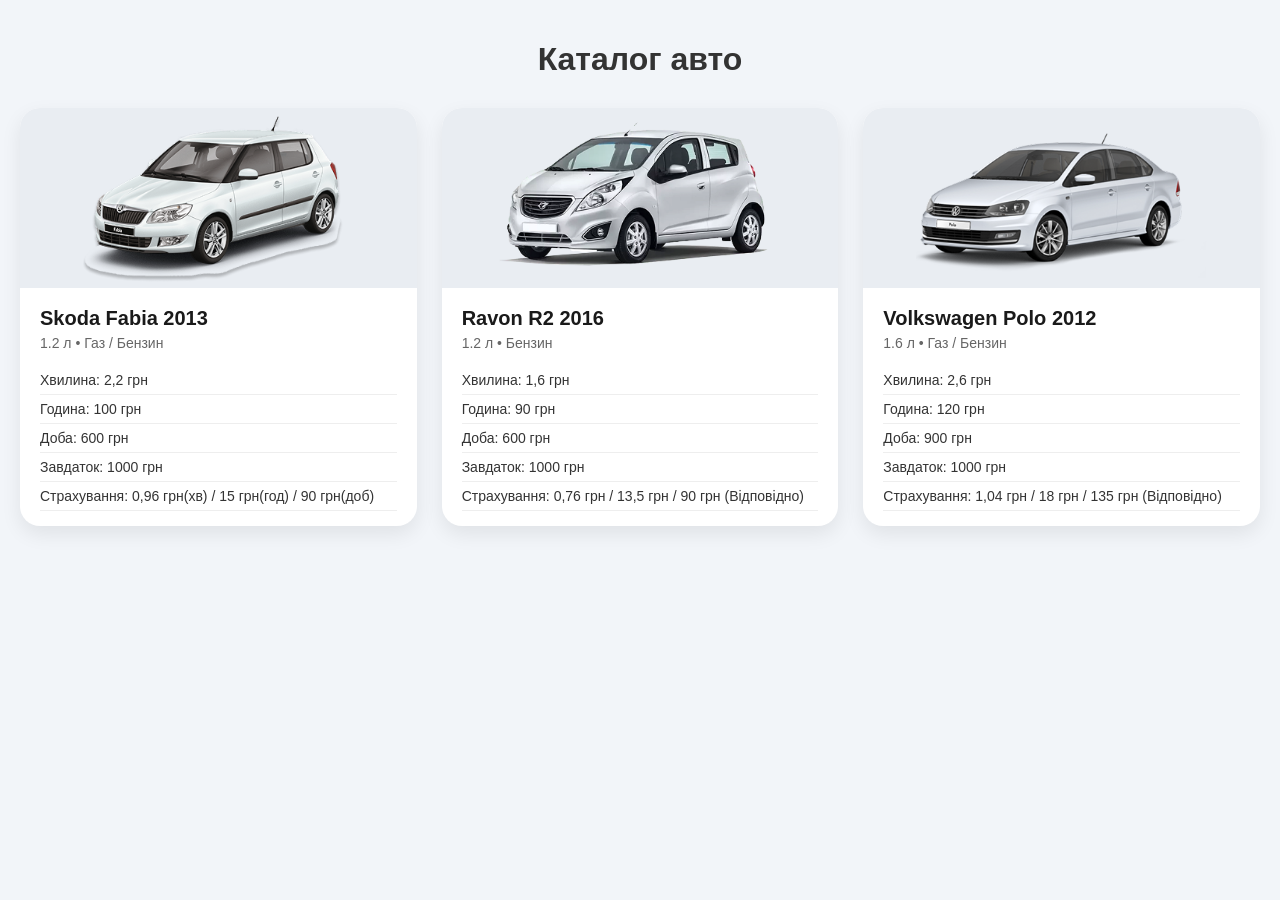
==== catalog-car.html @ aa9681f2 "first commit" ====
<!DOCTYPE html>
<html lang="uk">
<head>
  <meta charset="UTF-8" />
  <meta name="viewport" content="width=device-width, initial-scale=1.0"/>
  <title>Каталог авто</title>
  <link rel="stylesheet" href="catalog.css" />
</head>
<body>
  <h1>Каталог авто</h1>

  <div class="catalog">

    <!-- Skoda Fabia -->
    <div class="car-card">
      <img src="Images-car/Fabia.png" alt="Skoda Fabia 2013" class="car-img">
      <div class="car-info">
        <h2>Skoda Fabia 2013</h2>
        <p>1.2 л • Газ / Бензин</p>
        <ul>
          <li>Хвилина: 2,2 грн</li>
          <li>Година: 100 грн</li>
          <li>Доба: 600 грн</li>
          <li>Завдаток: 1000 грн</li>
          <li>Страхування: 0,96 грн(хв) / 15 грн(год) / 90 грн(доб)</li>
        </ul>
      </div>
    </div>

    <!-- Ravon R2 -->
    <div class="car-card">
      <img src="Images-car/Ravon.png" alt="Ravon R2 2016" class="car-img">
      <div class="car-info">
        <h2>Ravon R2 2016</h2>
        <p>1.2 л • Бензин</p>
        <ul>
          <li>Хвилина: 1,6 грн</li>
          <li>Година: 90 грн</li>
          <li>Доба: 600 грн</li>
          <li>Завдаток: 1000 грн</li>
          <li>Страхування: 0,76 грн / 13,5 грн / 90 грн (Відповідно)</li>
        </ul>
      </div>
    </div>

    <!-- Volkswagen Polo -->
    <div class="car-card">
      <img src="Images-car/Polo.png" alt="Volkswagen Polo 2012" class="car-img">
      <div class="car-info">
        <h2>Volkswagen Polo 2012</h2>
        <p>1.6 л • Газ / Бензин</p>
        <ul>
          <li>Хвилина: 2,6 грн</li>
          <li>Година: 120 грн</li>
          <li>Доба: 900 грн</li>
          <li>Завдаток: 1000 грн</li>
          <li>Страхування: 1,04 грн / 18 грн / 135 грн (Відповідно)</li>
        </ul>
      </div>
    </div>

  </div>
</body>
</html>
---- catalog.css ----
body {
    font-family: 'Segoe UI', sans-serif;
    margin: 0;
    padding: 20px;
    background-color: #f2f5f9;
    color: #333;
  }
  
  h1 {
    text-align: center;
    margin-bottom: 30px;
  }
  
  .catalog {
    display: grid;
    grid-template-columns: repeat(auto-fit, minmax(300px, 1fr));
    gap: 25px;
  }
  
  .car-card {
    background-color: #fff;
    border-radius: 20px;
    box-shadow: 0 8px 20px rgba(0, 0, 0, 0.08);
    overflow: hidden;
    transition: transform 0.2s ease;
  }
  
  .car-card:hover {
    transform: translateY(-5px);
  }
  
  .car-img {
    width: 100%;
    height: 180px;
    object-fit: contain;
    background: #e9edf2;
  }
  
  .car-info {
    padding: 15px 20px;
  }
  
  .car-info h2 {
    margin: 0 0 5px;
    font-size: 20px;
    color: #1a1a1a;
  }
  
  .car-info p {
    margin: 0 0 15px;
    font-size: 14px;
    color: #666;
  }
  
  .car-info ul {
    list-style: none;
    padding: 0;
    margin: 0;
  }
  
  .car-info li {
    padding: 6px 0;
    font-size: 14px;
    border-bottom: 1px solid #eee;
  }
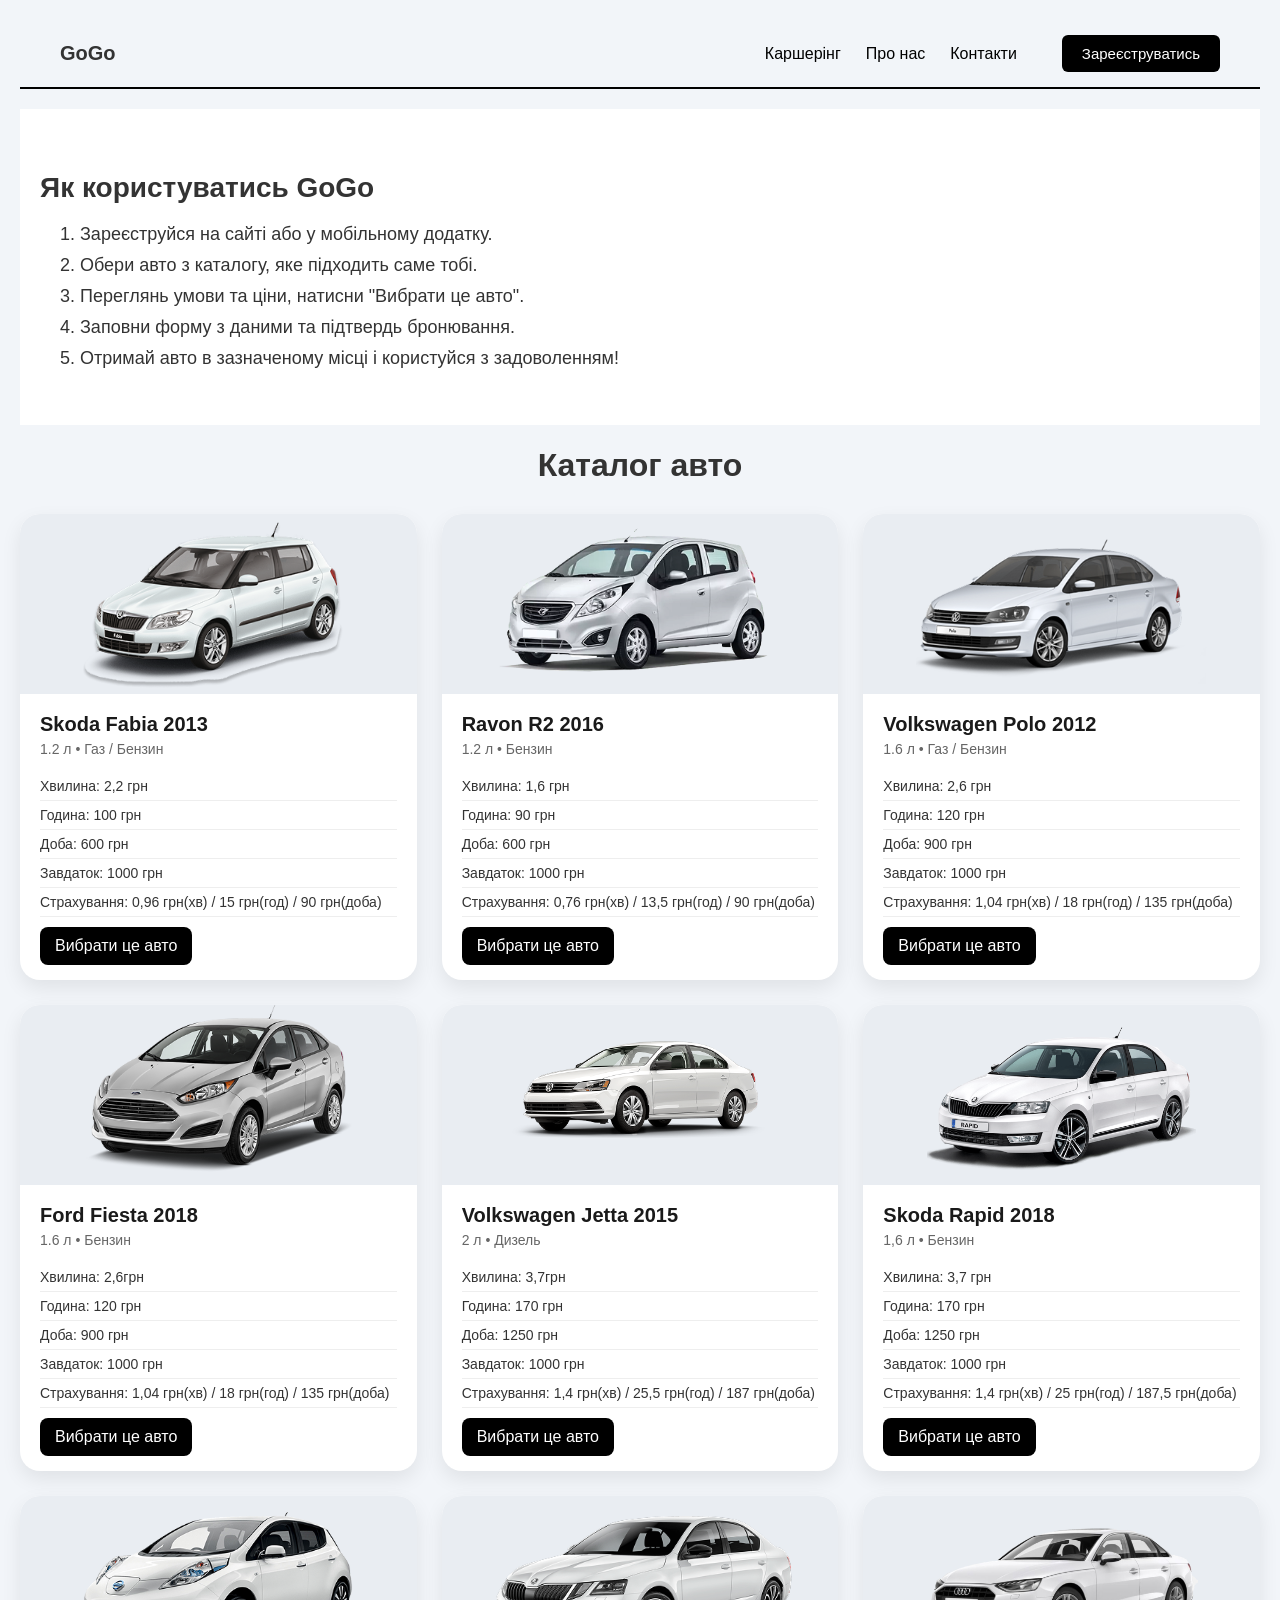
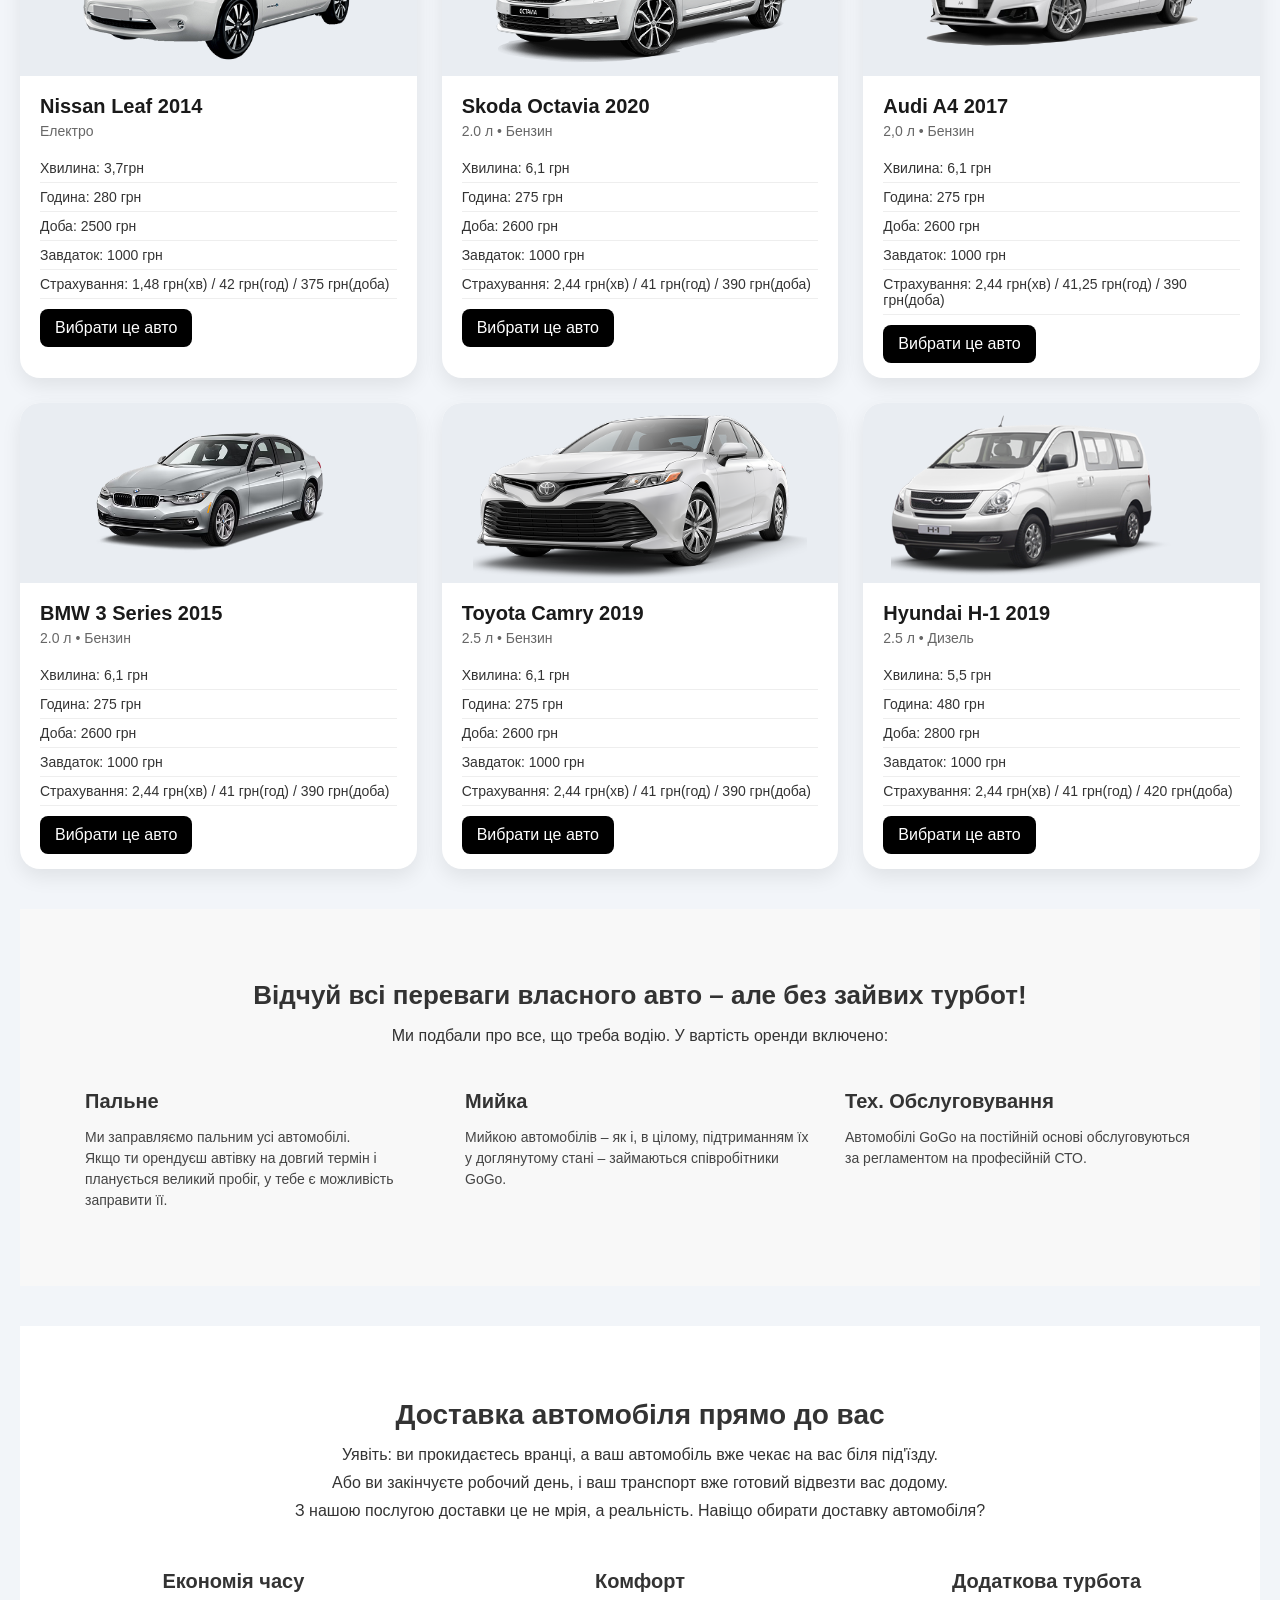
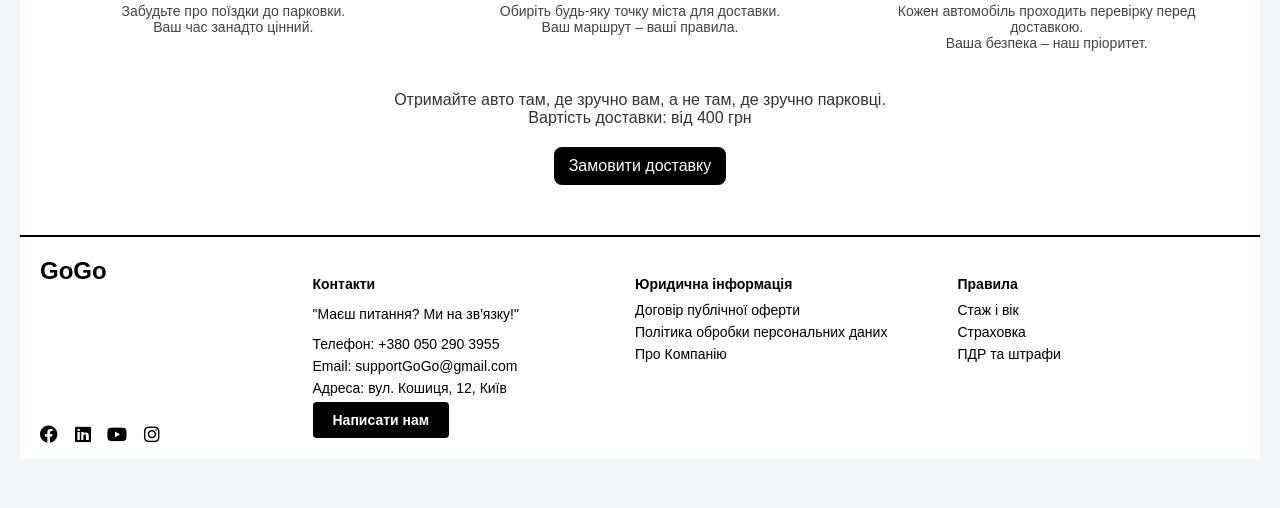
==== commit 2e66b5f3: "site is ready" ====
--- a/catalog-car.html
+++ b/catalog-car.html
@@ -4,30 +4,55 @@
   <meta charset="UTF-8" />
   <meta name="viewport" content="width=device-width, initial-scale=1.0"/>
   <title>Каталог авто</title>
+  <link rel="stylesheet" href="https://cdnjs.cloudflare.com/ajax/libs/font-awesome/6.0.0-beta3/css/all.min.css">
   <link rel="stylesheet" href="catalog.css" />
 </head>
 <body>
+  <header>
+    <div class="logo">GoGo</div>
+    <nav>
+      <div class="nav-links">
+        <a href="index.html#carsharing">Каршерінг</a>
+        <a href="index.html#about">Про нас</a>
+        <a href="index.html#contacts">Контакти</a>
+      </div>
+      <a href="register.html" class="cta-button">Зареєструватись</a>
+    </nav>
+  </header>
+
+
+  <section class="how-to-use">
+    <h2>Як користуватись GoGo</h2>
+    <ol>
+      <li>Зареєструйся на сайті або у мобільному додатку.</li>
+      <li>Обери авто з каталогу, яке підходить саме тобі.</li>
+      <li>Переглянь умови та ціни, натисни "Вибрати це авто".</li>
+      <li>Заповни форму з даними та підтвердь бронювання.</li>
+      <li>Отримай авто в зазначеному місці і користуйся з задоволенням!</li>
+    </ol>
+  </section>
+
+  <div>
   <h1>Каталог авто</h1>
 
   <div class="catalog">
 
-    <!-- Skoda Fabia -->
     <div class="car-card">
       <img src="Images-car/Fabia.png" alt="Skoda Fabia 2013" class="car-img">
       <div class="car-info">
         <h2>Skoda Fabia 2013</h2>
-        <p>1.2 л • Газ / Бензин</p>
-        <ul>
-          <li>Хвилина: 2,2 грн</li>
+      <p>1.2 л • Газ / Бензин</p> 
+        <ul>
+          <li>Хвилина: 2,2 грн</li> 
           <li>Година: 100 грн</li>
           <li>Доба: 600 грн</li>
           <li>Завдаток: 1000 грн</li>
-          <li>Страхування: 0,96 грн(хв) / 15 грн(год) / 90 грн(доб)</li>
-        </ul>
-      </div>
-    </div>
-
-    <!-- Ravon R2 -->
+          <li>Страхування: 0,96 грн(хв) / 15 грн(год) / 90 грн(доба)</li>
+          <a href="Cars-booking/Fabia.html" class="select-button">Вибрати це авто</a>
+        </ul>
+      </div>
+    </div>
+
     <div class="car-card">
       <img src="Images-car/Ravon.png" alt="Ravon R2 2016" class="car-img">
       <div class="car-info">
@@ -38,12 +63,12 @@
           <li>Година: 90 грн</li>
           <li>Доба: 600 грн</li>
           <li>Завдаток: 1000 грн</li>
-          <li>Страхування: 0,76 грн / 13,5 грн / 90 грн (Відповідно)</li>
-        </ul>
-      </div>
-    </div>
-
-    <!-- Volkswagen Polo -->
+          <li>Страхування: 0,76 грн(хв) / 13,5 грн(год) / 90 грн(доба)</li>
+        </ul>
+        <a href="Cars-booking/Ravon.html" class="select-button">Вибрати це авто</a>
+      </div>
+    </div>
+
     <div class="car-card">
       <img src="Images-car/Polo.png" alt="Volkswagen Polo 2012" class="car-img">
       <div class="car-info">
@@ -54,11 +79,246 @@
           <li>Година: 120 грн</li>
           <li>Доба: 900 грн</li>
           <li>Завдаток: 1000 грн</li>
-          <li>Страхування: 1,04 грн / 18 грн / 135 грн (Відповідно)</li>
-        </ul>
-      </div>
-    </div>
-
+          <li>Страхування: 1,04 грн(хв) / 18 грн(год) / 135 грн(доба)</li>
+        </ul>
+        <a href="Cars-booking/Polo.html" class="select-button">Вибрати це авто</a>
+      </div>
+    </div>
+
+    <div class="car-card">
+      <img src="Images-car/Fiesta 1.png" alt="Ford Fieasta" class="car-img">
+      <div class="car-info">
+        <h2>Ford Fiesta 2018</h2>
+        <p> 1.6 л • Бензин</p>
+        <ul>
+          <li> Хвилина: 2,6грн</li>
+          <li>Година: 120 грн</li>
+          <li>Доба: 900 грн</li>
+          <li>Завдаток: 1000 грн</li>
+          <li>Страхування: 1,04 грн(хв) / 18 грн(год) / 135 грн(доба)</li>
+        </ul>
+        <a href="Cars-booking/Fiesta.html" class="select-button">Вибрати це авто</a>
+      </div>
+    </div>
+
+    <div class="car-card">
+      <img src="Images-car/Jetta.png" alt="Volkswagen Jetta 2015" class="car-img">
+      <div class="car-info">
+        <h2>Volkswagen Jetta 2015</h2>
+        <p> 2 л • Дизель</p>
+        <ul>
+          <li> Хвилина: 3,7грн</li>
+          <li>Година: 170 грн</li>
+          <li>Доба: 1250 грн</li>
+          <li>Завдаток: 1000 грн</li>
+          <li>Страхування: 1,4 грн(хв) / 25,5 грн(год) / 187 грн(доба)</li>
+        </ul>
+        <a href="Cars-booking/Jetta.html" class="select-button">Вибрати це авто</a>
+      </div>
+    </div>
+
+    <div class="car-card">
+      <img src="Images-car/Rapid.png" alt="Skoda Rapid 2018" class="car-img">
+      <div class="car-info">
+        <h2>Skoda Rapid 2018</h2>
+        <p> 1,6 л • Бензин </p>
+        <ul>
+          <li> Хвилина: 3,7 грн</li>
+          <li>Година: 170 грн</li>
+          <li>Доба: 1250 грн</li>
+          <li>Завдаток: 1000 грн</li>
+          <li>Страхування: 1,4 грн(хв) / 25 грн(год) / 187,5 грн(доба)</li>
+        </ul>
+        <a href="Cars-booking/Rapid.html" class="select-button">Вибрати це авто</a>
+      </div>
+    </div>
+
+    <div class="car-card">
+      <img src="Images-car/Leaf.png" alt="Nissan Leaf 2014 " class="car-img">
+      <div class="car-info">
+        <h2>Nissan Leaf 2014</h2>
+        <p> Електро </p>
+        <ul>
+          <li> Хвилина: 3,7грн</li>
+          <li>Година: 280 грн</li>
+          <li>Доба: 2500 грн</li>
+          <li>Завдаток: 1000 грн</li>
+          <li>Страхування: 1,48 грн(хв) / 42 грн(год) / 375 грн(доба)</li>
+        </ul>
+        <a href="Cars-booking/Leaf.html" class="select-button">Вибрати це авто</a>
+      </div>
+    </div>
+
+    <div class="car-card">
+      <img src="Images-car/Octavia.png" alt="Skoda Octavia 2020" class="car-img">
+      <div class="car-info">
+        <h2>Skoda Octavia 2020</h2>
+        <p> 2.0 л • Бензин </p>
+        <ul>
+          <li> Хвилина: 6,1 грн</li>
+          <li>Година: 275 грн</li>
+          <li>Доба: 2600 грн</li>
+          <li>Завдаток: 1000 грн</li>
+          <li>Страхування: 2,44 грн(хв) / 41 грн(год) / 390 грн(доба)</li>
+        </ul>
+        <a href="Cars-booking/Octavia.html" class="select-button">Вибрати це авто</a>
+      </div>
+    </div>
+
+    <div class="car-card">
+      <img src="Images-car/Audi.png" alt="Audi A4 2017" class="car-img">
+      <div class="car-info">
+        <h2>Audi A4 2017</h2>
+        <p> 2,0 л • Бензин </p>
+        <ul>
+          <li> Хвилина: 6,1 грн</li>
+          <li>Година: 275 грн</li>
+          <li>Доба: 2600 грн</li>
+          <li>Завдаток: 1000 грн</li>
+          <li>Страхування: 2,44 грн(хв) / 41,25 грн(год) / 390 грн(доба)</li>
+        </ul>
+        <a href="Cars-booking/Audi.html" class="select-button">Вибрати це авто</a>
+      </div>
+    </div>
+
+
+    <div class="car-card">
+      <img src="Images-car/Bmw 3.png" alt="BMW 3 Series 2015" class="car-img">
+      <div class="car-info">
+        <h2>BMW 3 Series 2015</h2>
+        <p> 2.0 л • Бензин </p>
+        <ul>
+          <li> Хвилина: 6,1 грн</li>
+          <li>Година: 275 грн</li>
+          <li>Доба: 2600 грн</li>
+          <li>Завдаток: 1000 грн</li>
+          <li>Страхування: 2,44 грн(хв) / 41 грн(год) / 390 грн(доба)</li>
+        </ul>
+        <a href="Cars-booking/BMW.HTML" class="select-button">Вибрати це авто</a>
+      </div>
+    </div>
+
+    <div class="car-card">
+      <img src="Images-car/cAMRY.png" alt="Toyota Camry 2019" class="car-img">
+      <div class="car-info">
+        <h2>Toyota Camry 2019</h2>
+        <p> 2.5 л • Бензин </p>
+        <ul>
+          <li> Хвилина: 6,1 грн</li>
+          <li>Година: 275 грн</li>
+          <li>Доба: 2600 грн</li>
+          <li>Завдаток: 1000 грн</li>
+          <li>Страхування: 2,44 грн(хв) / 41 грн(год) / 390 грн(доба)</li>
+        </ul>
+        <a href="Cars-booking/Camry.html" class="select-button">Вибрати це авто</a>
+      </div>
+    </div>
+
+    <div class="car-card">
+      <img src="Images-car/bUS.png" alt="Hyundai H-1 2019" class="car-img">
+      <div class="car-info">
+        <h2>Hyundai H-1 2019</h2>
+        <p> 2.5 л • Дизель </p>
+        <ul>
+          <li> Хвилина: 5,5 грн</li>
+          <li>Година: 480 грн</li>
+          <li>Доба: 2800 грн</li>
+          <li>Завдаток: 1000 грн</li>
+          <li>Страхування: 2,44 грн(хв) / 41 грн(год) / 420 грн(доба)</li>
+        </ul>
+        <a href="Cars-booking/Hyundai.html" class="select-button">Вибрати це авто</a>
+      </div>
+    </div>
   </div>
+
+  <section class="included-services">
+    <h2>Відчуй всі переваги власного авто – але без зайвих турбот!</h2>
+    <p>Ми подбали про все, що треба водію. У вартість оренди включено:</p>
+  
+    <div class="services-grid">
+      <div>
+        <h3>Пальне</h3>
+        <p>Ми заправляємо пальним усі автомобілі.<br>
+        Якщо ти орендуєш автівку на довгий термін і планується великий пробіг, у тебе є можливість заправити її.</p>
+      </div>
+      <div>
+        <h3>Мийка</h3>
+        <p>Мийкою автомобілів – як і, в цілому, підтриманням їх у доглянутому стані – займаються співробітники GoGo.</p>
+      </div>
+      <div>
+        <h3>Тех. Обслуговування</h3>
+        <p>Автомобілі GoGo на постійній основі обслуговуються за регламентом на професійній СТО.</p>
+      </div>
+    </div>
+  </section>  
+
+
+    <section class="car-delivery">
+      <h2>Доставка автомобіля прямо до вас</h2>
+      <p>Уявіть: ви прокидаєтесь вранці, а ваш автомобіль вже чекає на вас біля під'їзду.</p>
+      <p>Або ви закінчуєте робочий день, і ваш транспорт вже готовий відвезти вас додому.</p>
+      <p>З нашою послугою доставки це не мрія, а реальність. Навіщо обирати доставку автомобіля?</p>
+    
+      <div class="delivery-benefits">
+        <div>
+          <h3>Економія часу</h3>
+          <p>Забудьте про поїздки до парковки.<br>Ваш час занадто цінний.</p>
+        </div>
+        <div>
+          <h3>Комфорт</h3>
+          <p>Обиріть будь-яку точку міста для доставки.<br>Ваш маршрут – ваші правила.</p>
+        </div>
+        <div>
+          <h3>Додаткова турбота</h3>
+          <p>Кожен автомобіль проходить перевірку перед доставкою.<br>Ваша безпека – наш пріоритет.</p>
+        </div>
+      </div>
+    
+      <p class="delivery-note">Отримайте авто там, де зручно вам, а не там, де зручно парковці.<br>Вартість доставки: від 400 грн</p>
+      <a href="delivery.html" class="select-button">Замовити доставку</a>
+    </section>
+    
+
+    <footer class="footer">
+      <div class="footer-top">
+        <div class="footer-logo">
+          <strong>GoGo</strong>
+            <div class="footer-socials">
+              <a href="https://www.facebook.com/?locale=uk_UA" target="_blank"> <i class="fa-brands fa-facebook"></i></a>
+              <a href="https://ua.linkedin.com/" target="_blank"><i class="fa-brands fa-linkedin"></i></a>
+              <a href="https://www.youtube.com/" target="_blank"><i class="fa-brands fa-youtube"></i></a>
+              <a href="https://www.instagram.com/" target="_blank"><i class="fa-brands fa-instagram"></i></a>
+          </div>
+        </div>
+        <div class="footer-column" id="contacts">
+          <h4>Контакти</h4>
+          <p>"Маєш питання? Ми на зв'язку!"</p>
+          <ul>
+            <li>Телефон: +380 050 290 3955</li>
+            <li>Email: supportGoGo@gmail.com</li>
+            <li>Адреса: вул. Кошиця, 12, Київ</li>
+          </ul>
+          <a href="https://workspace.google.com/intl/uk/gmail/" class="contact-button" target="_blank">Написати нам </a>
+        </div>
+        <div class="footer-column" id="about">
+          <h4>Юридична інформація</h4>
+          <ul>
+            <li><a href="Footer/public.html">Договір публічної оферти</a></li>
+            <li><a href="Footer/ policy.html">Політика обробки персональних даних</a></li>
+            <li><a href="Footer/about-company.html">Про Компанію</a></li>
+          </ul>
+        </div>
+        <div class="footer-column">
+          <h4>Правила</h4>
+          <ul>
+            <li><a href="Footer/age.html">Стаж і вік</a></li>
+            <li><a href="Footer/ insurance.html">Страховка</a></li>
+            <li><a href="Footer/fines.html">ПДР та штрафи</a></li>
+          </ul>
+        </div>
+      </div>
+    </footer>
+  
+  
 </body>
 </html>
--- a/catalog.css
+++ b/catalog.css
@@ -5,6 +5,47 @@
     background-color: #f2f5f9;
     color: #333;
   }
+
+  header {
+    display: flex;
+    justify-content: space-between;
+    align-items: center;
+    padding: 15px 40px;
+    border-bottom: 2px solid #000000;
+  }
+  
+  .logo {
+    font-size: 20px;
+    font-weight: bold;
+  }
+  
+  nav {
+    display: flex;
+    align-items: center;
+    gap: 25px;
+  }
+  
+  .nav-links {
+    display: flex;
+    gap: 25px;
+    margin-right: 20px;
+  }
+  
+  nav a {
+    text-decoration: none;
+    color: black;
+    font-size: 16px;
+  }
+  
+  .cta-button {
+    background-color: black;
+    color: white;
+    padding: 10px 20px;
+    border: none;
+    border-radius: 6px;
+    cursor: pointer;
+    font-size: 15px;
+  }
   
   h1 {
     text-align: center;
@@ -63,4 +104,272 @@
     font-size: 14px;
     border-bottom: 1px solid #eee;
   }
-  +  .select-button {
+    display: inline-block;
+    margin-top: 10px;
+    padding: 10px 15px;
+    background-color: #000000;
+    color: white;
+    text-decoration: none;
+    border-radius: 8px;
+    transition: background-color 0.3s;
+  }
+  .select-button:hover {
+    background-color: #454e57;
+  }
+
+  .included-services {
+    background-color: #f8f8f8;
+    padding: 50px 20px;
+    text-align: center;
+    margin-top: 40px;
+  }
+  
+  .included-services h2 {
+    font-size: 26px;
+    margin-bottom: 10px;
+  }
+  
+  .included-services p {
+    font-size: 16px;
+    margin-bottom: 25px;
+  }
+  
+  .services-grid {
+    display: flex;
+    flex-wrap: wrap;
+    justify-content: center;
+    gap: 30px;
+  }
+  
+  .services-grid div {
+    flex: 1;
+    min-width: 250px;
+    max-width: 350px;
+    text-align: left;
+  }
+  
+  .services-grid h3 {
+    font-size: 20px;
+    margin-bottom: 10px;
+    font-weight: bold;
+  }
+  
+  .services-grid p {
+    font-size: 14px;
+    color: #444;
+    line-height: 1.5;
+  }
+  
+
+  .how-to-use {
+    background-color: #ffffff;
+    padding: 40px 20px;
+    text-align: left;
+    margin-top: 20px;
+  }
+  
+  .how-to-use h2 {
+    font-size: 28px;
+    margin-bottom: 20px;
+    
+  }
+  
+  .how-to-use ol {
+    max-width: 600px;
+    text-align: left;
+  }
+  
+  .how-to-use li {
+    margin-bottom: 10px;
+    font-size: 18px;
+  }
+
+  .car-delivery {
+    background-color: #ffffff;
+    padding: 50px 20px;
+    text-align: center;
+    margin-top: 40px;
+  }
+  
+  .car-delivery h2 {
+    font-size: 28px;
+    margin-bottom: 15px;
+  }
+  
+  .car-delivery p {
+    font-size: 16px;
+    margin: 10px 0;
+  }
+  
+  .delivery-benefits {
+    display: flex;
+    justify-content: space-around;
+    flex-wrap: wrap;
+    margin: 30px 0;
+    gap: 20px;
+  }
+  
+  .delivery-benefits div {
+    flex: 1;
+    min-width: 250px;
+    max-width: 320px;
+  }
+  
+  .delivery-benefits h3 {
+    font-size: 20px;
+    margin-bottom: 10px;
+    font-weight: bold;
+  }
+  
+  .delivery-benefits p {
+    font-size: 14px;
+    color: #444;
+  }
+  
+  .delivery-note {
+    font-weight: 500;
+    margin: 25px 0;
+  }
+  
+
+  footer {
+    border-top: 2px solid #000;
+    padding-top: 20px;
+    padding-right: 20px;
+    padding-left: 20px;
+    padding-bottom: 0;
+    background-color: #fff;
+    font-size: 14px;
+    color: #000;
+    margin-bottom: 0;
+  }
+  
+  .footer-top {
+    display: flex;
+    flex-wrap: wrap;
+    justify-content: space-between;
+    gap: 40px;
+    margin-bottom: 30px;
+  }
+  
+  .footer-logo {
+    font-size: 24px;
+    font-weight: bold;
+    flex: 1 1 150px;
+  }
+  
+  .footer-column {
+    flex: 1 1 200px;
+  }
+  
+  .footer-column h4 {
+    font-weight: bold;
+    margin-bottom: 10px;
+  }
+  
+  .footer-column ul {
+    list-style: none;
+    padding: 0;
+    margin: 0;
+  }
+  
+  .footer-column ul li {
+    margin-bottom: 6px;
+  }
+  
+  .footer-column a {
+    color: #000;
+    text-decoration: none;
+  }
+  
+  .footer-column a:hover {
+    text-decoration: underline;
+  }
+  
+  .footer-bottom {
+    display: flex;
+    justify-content: space-between;
+    align-items: center;
+    flex-wrap: wrap;
+    border-top: 1px solid #ccc;
+    padding-top: 20px;
+  }
+  
+  .footer-socials a {
+    margin-right: 10px;
+    display: inline-block;
+    margin-top: 140px;
+    font-size: 18px;
+    color: #000;
+  }
+  
+  .contact-button {
+    background-color: #000000;
+    color: #ffffff !important;
+    text-decoration: none;
+    display: inline-block;
+    border: none;
+    padding: 10px 20px;
+    font-weight: bold;
+    cursor: pointer;
+    display: inline-block;
+    margin-bottom: 20px;
+    border-radius: 4px;
+  }
+  
+  .contact-button:hover {
+    background-color: #6f6f6f;
+  }
+
+  /* Для телефона */
+  @media (max-width: 768px) {
+    header {
+      flex-direction: column;
+      align-items: flex-start;
+      padding: 10px 20px;
+    }
+  
+    .logo {
+      font-size: 18px;
+    }
+  
+    nav {
+      flex-direction: column;
+      width: 100%;
+      align-items: flex-start;
+    }
+  
+  
+    .nav-links {
+      display: flex;
+      flex-direction: column;
+      gap: 10px;
+      margin-top: 10px;
+    }
+  
+    nav a {
+      font-size: 18px;
+      padding: 10px;
+    }
+  
+    .cta-button {
+      font-size: 14px;
+    }
+  
+    .catalog {
+      grid-template-columns: 1fr;
+    }
+  
+    .car-card {
+      width: 100%;
+    }
+  
+    .footer-top {
+      flex-direction: column;
+    }
+  
+    .footer-column {
+      margin-bottom: 20px;
+    }
+  }
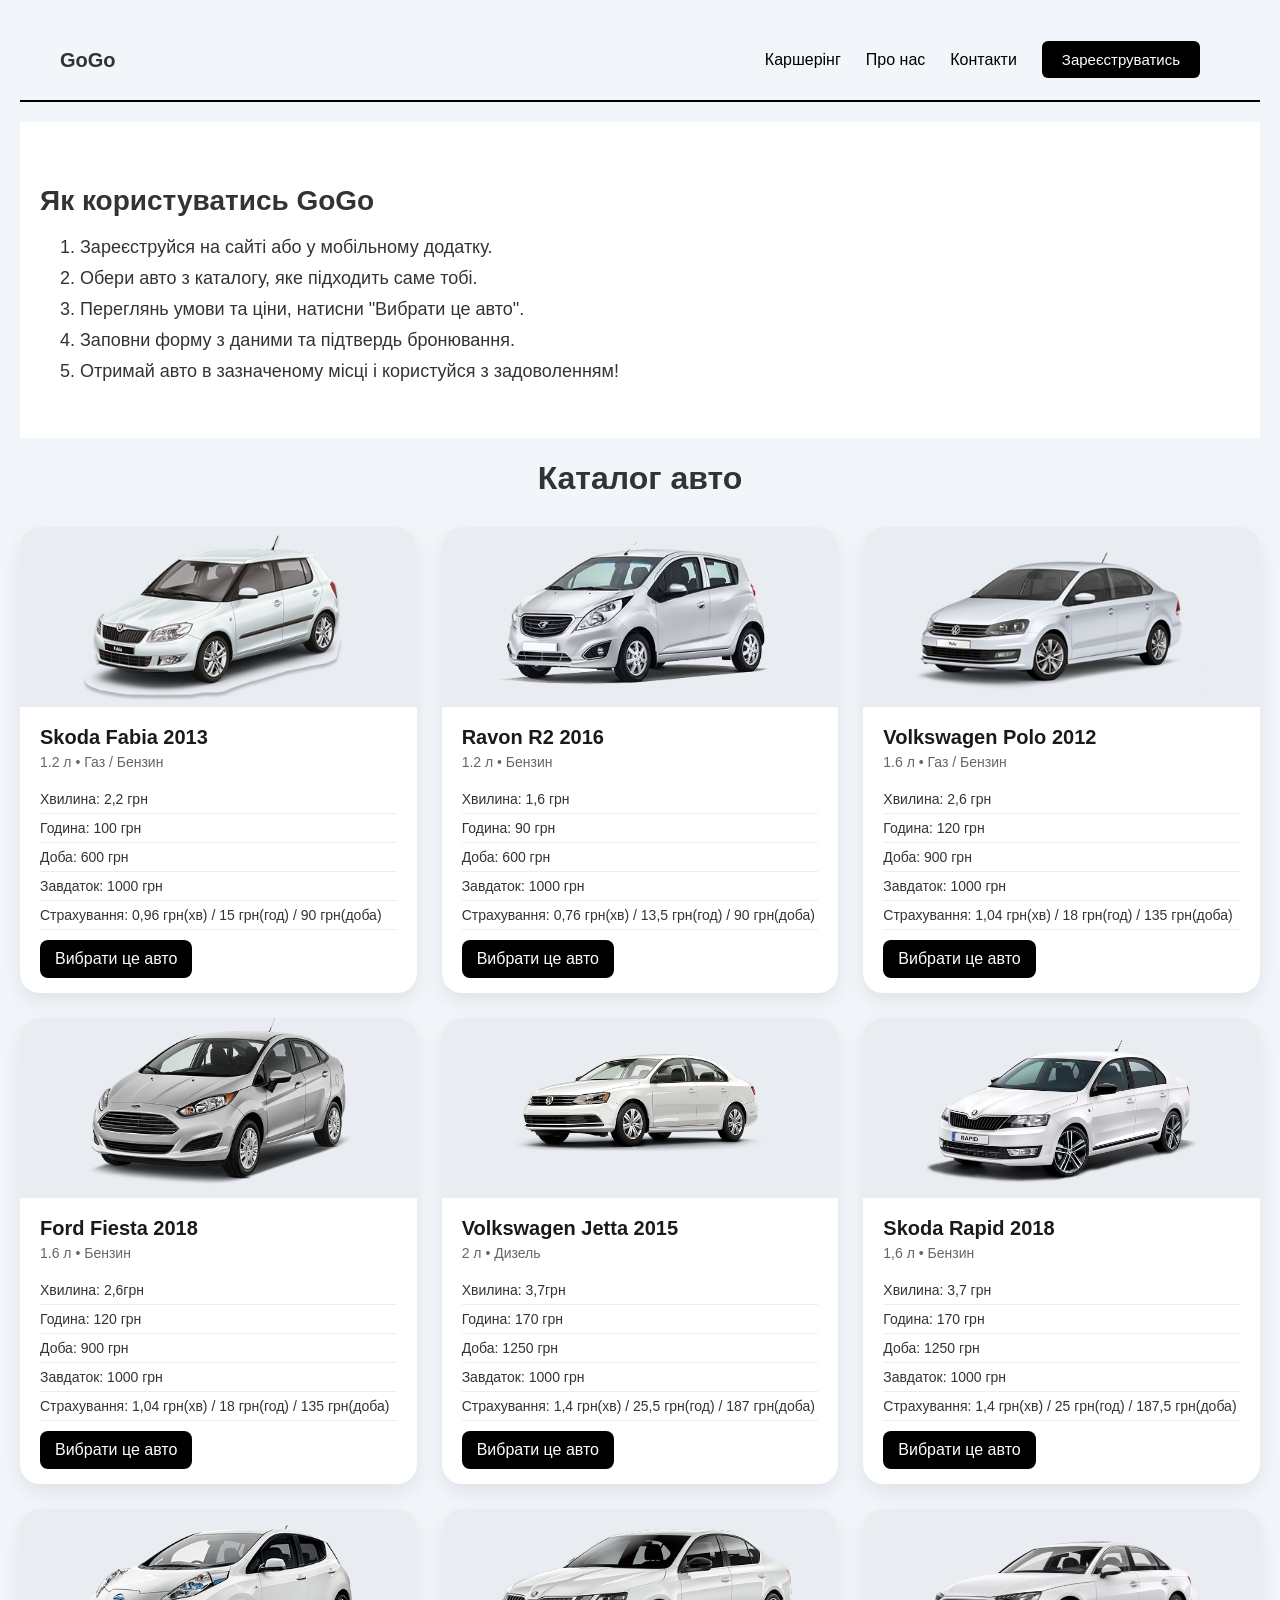
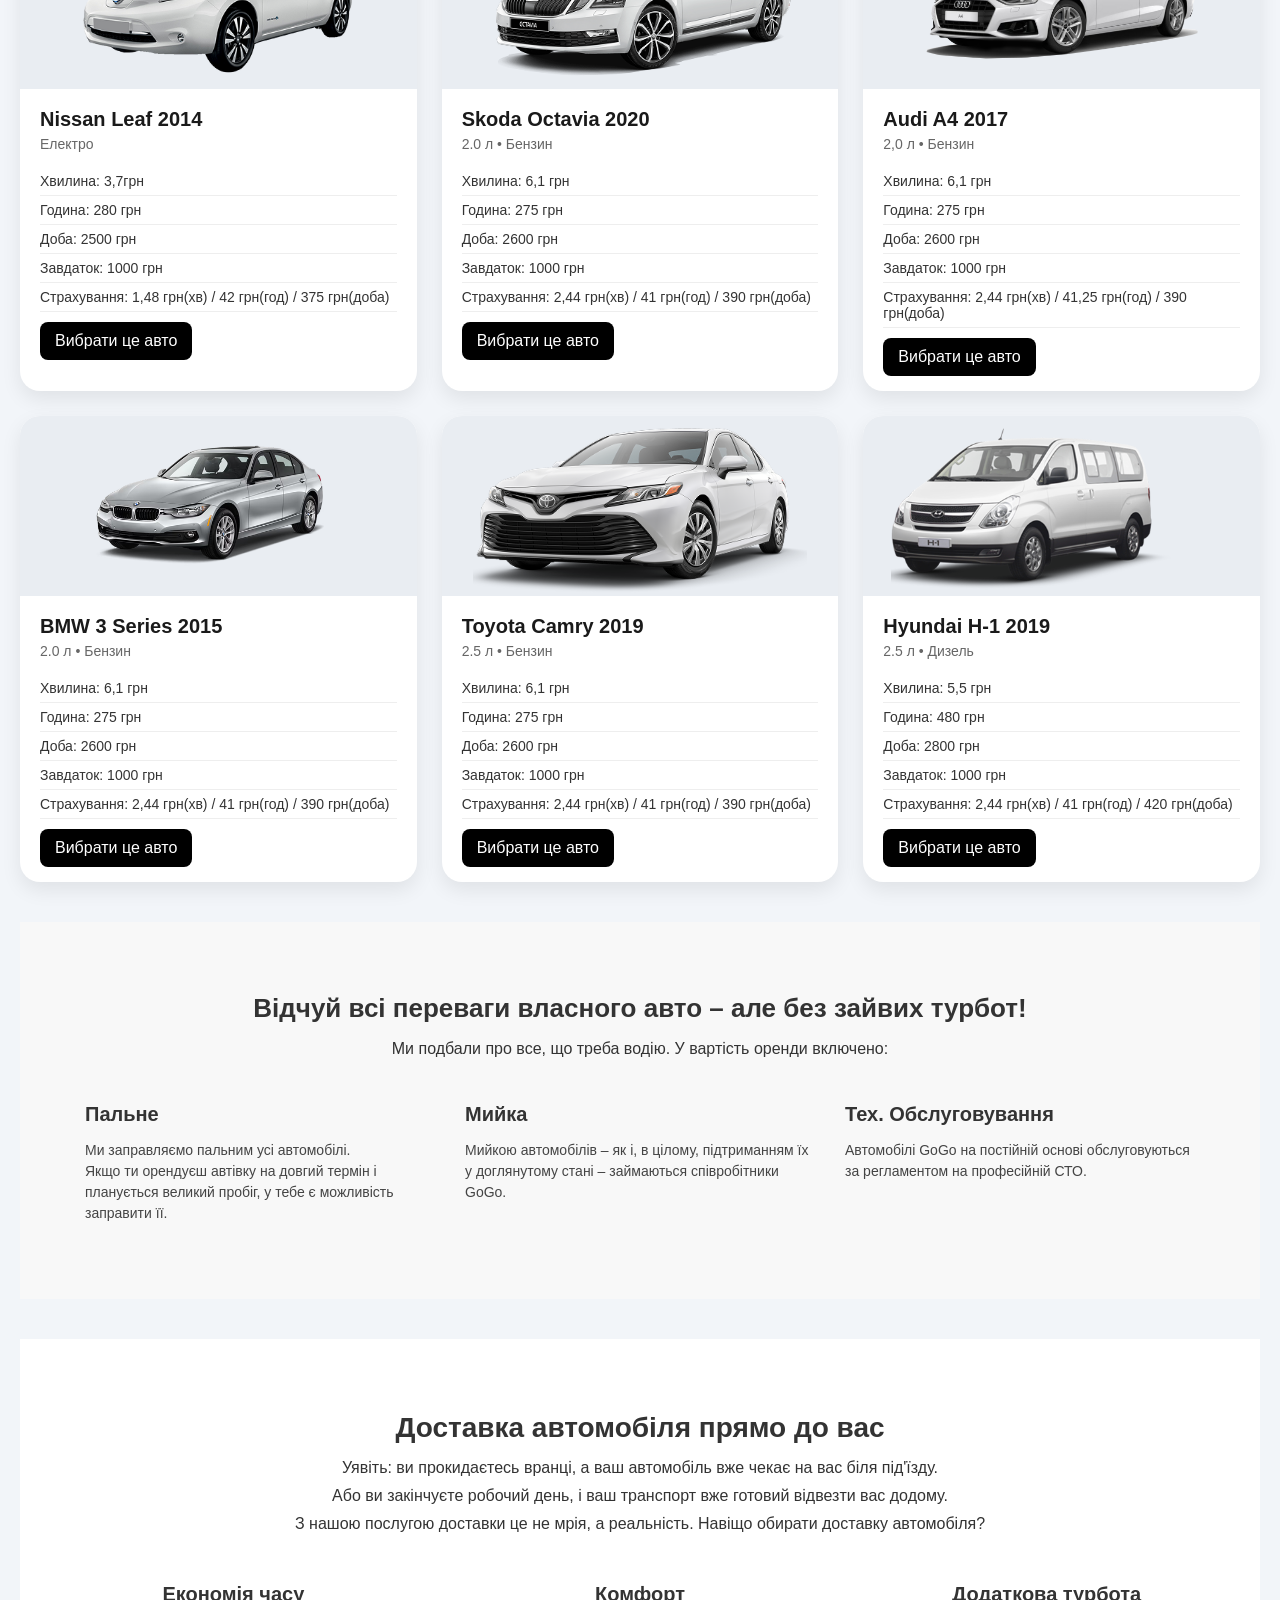
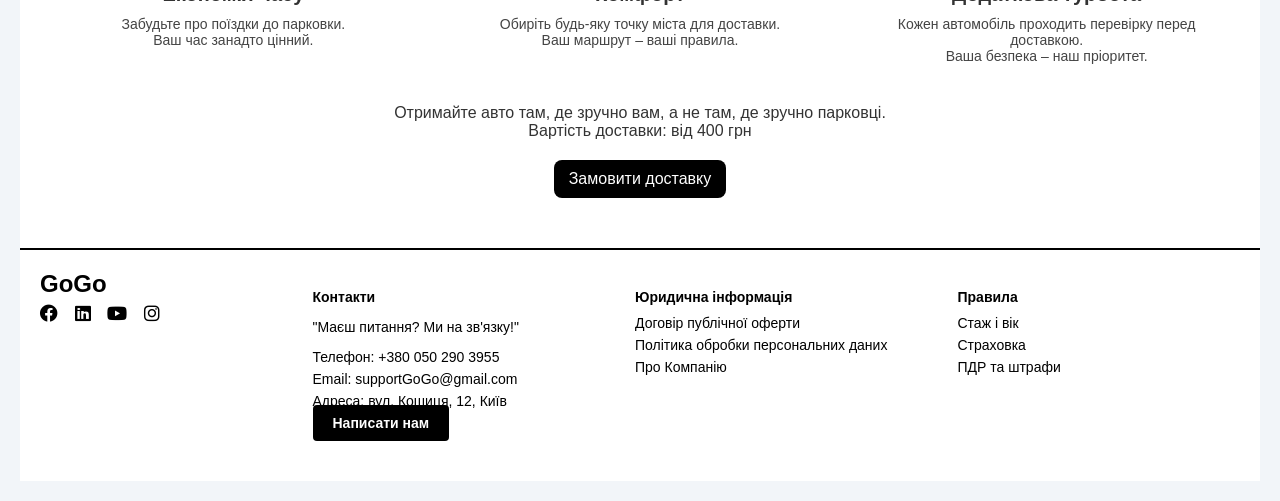
==== commit 35e386ce: "add burger menu to catalog page" ====
--- a/catalog-car.html
+++ b/catalog-car.html
@@ -8,18 +8,23 @@
   <link rel="stylesheet" href="catalog.css" />
 </head>
 <body>
-  <header>
+  
+  <header class="header">
     <div class="logo">GoGo</div>
-    <nav>
-      <div class="nav-links">
-        <a href="index.html#carsharing">Каршерінг</a>
-        <a href="index.html#about">Про нас</a>
-        <a href="index.html#contacts">Контакти</a>
-      </div>
-      <a href="register.html" class="cta-button">Зареєструватись</a>
+
+    <nav class="nav" id="navbar">
+      <ul class="nav-links">
+        <li><a href="index.html#carsharing">Каршерінг</a></li>
+        <li><a href="index.html#about">Про нас</a></li>
+        <li><a href="index.html#contacts">Контакти</a></li>
+        <li><a href="register.html" class="cta-button">Зареєструватись</a></li>
+      </ul>
     </nav>
+
+    <div class="burger" id="burger">
+      <i class="fas fa-bars"></i>
+    </div>
   </header>
-
 
   <section class="how-to-use">
     <h2>Як користуватись GoGo</h2>
@@ -318,7 +323,14 @@
         </div>
       </div>
     </footer>
-  
-  
 </body>
+<script>
+  const burger = document.getElementById('burger');
+  const navLinks = document.querySelector('.nav-links');
+
+  burger.addEventListener('click', () => {
+    navLinks.classList.toggle('active');
+  });
+</script>
+
 </html>
--- a/catalog.css
+++ b/catalog.css
@@ -1,375 +1,392 @@
+
 body {
-    font-family: 'Segoe UI', sans-serif;
-    margin: 0;
-    padding: 20px;
-    background-color: #f2f5f9;
-    color: #333;
-  }
-
+  font-family: 'Segoe UI', sans-serif;
+  margin: 0;
+  padding: 20px;
+  background-color: #f2f5f9;
+  color: #333;
+}
+
+h1 {
+  text-align: center;
+  margin-bottom: 30px;
+}
+
+header {
+  display: flex;
+  justify-content: space-between;
+  align-items: center;
+  padding: 15px 40px;
+  border-bottom: 2px solid #000000;
+  position: relative;
+}
+
+.logo {
+  font-size: 20px;
+  font-weight: bold;
+}
+
+nav {
+  display: flex;
+  align-items: center;
+  gap: 25px;
+}
+
+.nav-links {
+  list-style: none;
+  display: flex;
+  gap: 25px;
+  margin-right: 20px;
+}
+
+nav a {
+  text-decoration: none;
+  color: black;
+  font-size: 16px;
+}
+
+.cta-button {
+  background-color: black;
+  color: white;
+  padding: 10px 20px;
+  border: none;
+  border-radius: 6px;
+  cursor: pointer;
+  font-size: 15px;
+}
+
+/* === Каталог авто === */
+.catalog {
+  display: grid;
+  grid-template-columns: repeat(auto-fit, minmax(300px, 1fr));
+  gap: 25px;
+}
+
+.car-card {
+  background-color: #fff;
+  border-radius: 20px;
+  box-shadow: 0 8px 20px rgba(0, 0, 0, 0.08);
+  overflow: hidden;
+  transition: transform 0.2s ease;
+}
+
+.car-card:hover {
+  transform: translateY(-5px);
+}
+
+.car-img {
+  width: 100%;
+  height: 180px;
+  object-fit: contain;
+  background: #e9edf2;
+}
+
+.car-info {
+  padding: 15px 20px;
+}
+
+.car-info h2 {
+  margin: 0 0 5px;
+  font-size: 20px;
+  color: #1a1a1a;
+}
+
+.car-info p {
+  margin: 0 0 15px;
+  font-size: 14px;
+  color: #666;
+}
+
+.car-info ul {
+  list-style: none;
+  padding: 0;
+  margin: 0;
+}
+
+.car-info li {
+  padding: 6px 0;
+  font-size: 14px;
+  border-bottom: 1px solid #eee;
+}
+
+.select-button {
+  display: inline-block;
+  margin-top: 10px;
+  padding: 10px 15px;
+  background-color: #000000;
+  color: white;
+  text-decoration: none;
+  border-radius: 8px;
+  transition: background-color 0.3s;
+}
+
+.select-button:hover {
+  background-color: #454e57;
+}
+
+/* === Включені послуги === */
+.included-services {
+  background-color: #f8f8f8;
+  padding: 50px 20px;
+  text-align: center;
+  margin-top: 40px;
+}
+
+.included-services h2 {
+  font-size: 26px;
+  margin-bottom: 10px;
+}
+
+.included-services p {
+  font-size: 16px;
+  margin-bottom: 25px;
+}
+
+.services-grid {
+  display: flex;
+  flex-wrap: wrap;
+  justify-content: center;
+  gap: 30px;
+}
+
+.services-grid div {
+  flex: 1;
+  min-width: 250px;
+  max-width: 350px;
+  text-align: left;
+}
+
+.services-grid h3 {
+  font-size: 20px;
+  margin-bottom: 10px;
+  font-weight: bold;
+}
+
+.services-grid p {
+  font-size: 14px;
+  color: #444;
+  line-height: 1.5;
+}
+
+/* === Інструкція користування === */
+.how-to-use {
+  background-color: #ffffff;
+  padding: 40px 20px;
+  text-align: left;
+  margin-top: 20px;
+}
+
+.how-to-use h2 {
+  font-size: 28px;
+  margin-bottom: 20px;
+}
+
+.how-to-use ol {
+  max-width: 600px;
+  text-align: left;
+}
+
+.how-to-use li {
+  margin-bottom: 10px;
+  font-size: 18px;
+}
+
+/* === Доставка авто === */
+.car-delivery {
+  background-color: #ffffff;
+  padding: 50px 20px;
+  text-align: center;
+  margin-top: 40px;
+}
+
+.car-delivery h2 {
+  font-size: 28px;
+  margin-bottom: 15px;
+}
+
+.car-delivery p {
+  font-size: 16px;
+  margin: 10px 0;
+}
+
+.delivery-benefits {
+  display: flex;
+  justify-content: space-around;
+  flex-wrap: wrap;
+  margin: 30px 0;
+  gap: 20px;
+}
+
+.delivery-benefits div {
+  flex: 1;
+  min-width: 250px;
+  max-width: 320px;
+}
+
+.delivery-benefits h3 {
+  font-size: 20px;
+  margin-bottom: 10px;
+  font-weight: bold;
+}
+
+.delivery-benefits p {
+  font-size: 14px;
+  color: #444;
+}
+
+.delivery-note {
+  font-weight: 500;
+  margin: 25px 0;
+}
+
+/* === Футер === */
+footer {
+  border-top: 2px solid #000;
+  padding: 20px;
+  background-color: #fff;
+  font-size: 14px;
+  color: #000;
+}
+
+.footer-top {
+  display: flex;
+  flex-wrap: wrap;
+  justify-content: space-between;
+  gap: 40px;
+  margin-bottom: 30px;
+}
+
+.footer-logo {
+  font-size: 24px;
+  font-weight: bold;
+  flex: 1 1 150px;
+}
+
+.footer-column {
+  flex: 1 1 200px;
+}
+
+.footer-column h4 {
+  font-weight: bold;
+  margin-bottom: 10px;
+}
+
+.footer-column ul {
+  list-style: none;
+  padding: 0;
+  margin: 0;
+}
+
+.footer-column ul li {
+  margin-bottom: 6px;
+}
+
+.footer-column a {
+  color: #000;
+  text-decoration: none;
+}
+
+.footer-column a:hover {
+  text-decoration: underline;
+}
+
+.footer-bottom {
+  display: flex;
+  justify-content: space-between;
+  align-items: center;
+  flex-wrap: wrap;
+  border-top: 1px solid #ccc;
+  padding-top: 20px;
+}
+
+.footer-socials a {
+  margin-right: 10px;
+  font-size: 18px;
+  color: #000;
+}
+
+/* === Кнопка контакту === */
+.contact-button {
+  background-color: #000000;
+  color: #ffffff !important;
+  text-decoration: none;
+  border: none;
+  padding: 10px 20px;
+  font-weight: bold;
+  cursor: pointer;
+  margin-bottom: 20px;
+  border-radius: 4px;
+}
+
+.contact-button:hover {
+  background-color: #6f6f6f;
+}
+
+/* === Бургер-меню === */
+.burger {
+  display: none;
+  font-size: 26px;
+  cursor: pointer;
+  color: black;
+}
+
+/* === Адаптивність === */
+@media (max-width: 768px) {
   header {
+    flex-direction: column;
+    align-items: flex-start;
+    padding: 10px 20px;
+  }
+
+  .logo {
+    font-size: 18px;
+  }
+
+  .burger {
+    display: block;
+    align-self: flex-end;
+  }
+
+  nav {
+    position: relative;
+    width: 100%;
+    flex-direction: column;
+    align-items: flex-start;
+  }
+
+  .nav-links {
+    display: none;
+    flex-direction: column;
+    position: absolute;
+    top: 60px;
+    right: 20px;
+    background-color: #fff;
+    padding: 15px;
+    border-radius: 8px;
+    box-shadow: 0 10px 20px rgba(0, 0, 0, 0.1);
+    min-width: 200px;
+    z-index: 999;
+  }
+
+  .nav-links.active {
     display: flex;
-    justify-content: space-between;
-    align-items: center;
-    padding: 15px 40px;
-    border-bottom: 2px solid #000000;
-  }
-  
-  .logo {
-    font-size: 20px;
-    font-weight: bold;
-  }
-  
-  nav {
-    display: flex;
-    align-items: center;
-    gap: 25px;
-  }
-  
-  .nav-links {
-    display: flex;
-    gap: 25px;
-    margin-right: 20px;
-  }
-  
-  nav a {
-    text-decoration: none;
-    color: black;
+  }
+
+  .nav-links a {
     font-size: 16px;
-  }
-  
-  .cta-button {
-    background-color: black;
-    color: white;
-    padding: 10px 20px;
-    border: none;
-    border-radius: 6px;
-    cursor: pointer;
-    font-size: 15px;
-  }
-  
-  h1 {
-    text-align: center;
-    margin-bottom: 30px;
-  }
-  
+    padding: 10px 0;
+    width: 100%;
+  }
+
   .catalog {
-    display: grid;
-    grid-template-columns: repeat(auto-fit, minmax(300px, 1fr));
-    gap: 25px;
-  }
-  
-  .car-card {
-    background-color: #fff;
-    border-radius: 20px;
-    box-shadow: 0 8px 20px rgba(0, 0, 0, 0.08);
-    overflow: hidden;
-    transition: transform 0.2s ease;
-  }
-  
-  .car-card:hover {
-    transform: translateY(-5px);
-  }
-  
-  .car-img {
-    width: 100%;
-    height: 180px;
-    object-fit: contain;
-    background: #e9edf2;
-  }
-  
-  .car-info {
-    padding: 15px 20px;
-  }
-  
-  .car-info h2 {
-    margin: 0 0 5px;
-    font-size: 20px;
-    color: #1a1a1a;
-  }
-  
-  .car-info p {
-    margin: 0 0 15px;
-    font-size: 14px;
-    color: #666;
-  }
-  
-  .car-info ul {
-    list-style: none;
-    padding: 0;
-    margin: 0;
-  }
-  
-  .car-info li {
-    padding: 6px 0;
-    font-size: 14px;
-    border-bottom: 1px solid #eee;
-  }
-  .select-button {
-    display: inline-block;
-    margin-top: 10px;
-    padding: 10px 15px;
-    background-color: #000000;
-    color: white;
-    text-decoration: none;
-    border-radius: 8px;
-    transition: background-color 0.3s;
-  }
-  .select-button:hover {
-    background-color: #454e57;
-  }
-
-  .included-services {
-    background-color: #f8f8f8;
-    padding: 50px 20px;
-    text-align: center;
-    margin-top: 40px;
-  }
-  
-  .included-services h2 {
-    font-size: 26px;
-    margin-bottom: 10px;
-  }
-  
-  .included-services p {
-    font-size: 16px;
-    margin-bottom: 25px;
-  }
-  
-  .services-grid {
-    display: flex;
-    flex-wrap: wrap;
-    justify-content: center;
-    gap: 30px;
-  }
-  
-  .services-grid div {
-    flex: 1;
-    min-width: 250px;
-    max-width: 350px;
-    text-align: left;
-  }
-  
-  .services-grid h3 {
-    font-size: 20px;
-    margin-bottom: 10px;
-    font-weight: bold;
-  }
-  
-  .services-grid p {
-    font-size: 14px;
-    color: #444;
-    line-height: 1.5;
-  }
-  
-
-  .how-to-use {
-    background-color: #ffffff;
-    padding: 40px 20px;
-    text-align: left;
-    margin-top: 20px;
-  }
-  
-  .how-to-use h2 {
-    font-size: 28px;
+    grid-template-columns: 1fr;
+  }
+
+  .footer-top {
+    flex-direction: column;
+  }
+
+  .footer-column {
     margin-bottom: 20px;
-    
-  }
-  
-  .how-to-use ol {
-    max-width: 600px;
-    text-align: left;
-  }
-  
-  .how-to-use li {
-    margin-bottom: 10px;
-    font-size: 18px;
-  }
-
-  .car-delivery {
-    background-color: #ffffff;
-    padding: 50px 20px;
-    text-align: center;
-    margin-top: 40px;
-  }
-  
-  .car-delivery h2 {
-    font-size: 28px;
-    margin-bottom: 15px;
-  }
-  
-  .car-delivery p {
-    font-size: 16px;
-    margin: 10px 0;
-  }
-  
-  .delivery-benefits {
-    display: flex;
-    justify-content: space-around;
-    flex-wrap: wrap;
-    margin: 30px 0;
-    gap: 20px;
-  }
-  
-  .delivery-benefits div {
-    flex: 1;
-    min-width: 250px;
-    max-width: 320px;
-  }
-  
-  .delivery-benefits h3 {
-    font-size: 20px;
-    margin-bottom: 10px;
-    font-weight: bold;
-  }
-  
-  .delivery-benefits p {
-    font-size: 14px;
-    color: #444;
-  }
-  
-  .delivery-note {
-    font-weight: 500;
-    margin: 25px 0;
-  }
-  
-
-  footer {
-    border-top: 2px solid #000;
-    padding-top: 20px;
-    padding-right: 20px;
-    padding-left: 20px;
-    padding-bottom: 0;
-    background-color: #fff;
-    font-size: 14px;
-    color: #000;
-    margin-bottom: 0;
-  }
-  
-  .footer-top {
-    display: flex;
-    flex-wrap: wrap;
-    justify-content: space-between;
-    gap: 40px;
-    margin-bottom: 30px;
-  }
-  
-  .footer-logo {
-    font-size: 24px;
-    font-weight: bold;
-    flex: 1 1 150px;
-  }
-  
-  .footer-column {
-    flex: 1 1 200px;
-  }
-  
-  .footer-column h4 {
-    font-weight: bold;
-    margin-bottom: 10px;
-  }
-  
-  .footer-column ul {
-    list-style: none;
-    padding: 0;
-    margin: 0;
-  }
-  
-  .footer-column ul li {
-    margin-bottom: 6px;
-  }
-  
-  .footer-column a {
-    color: #000;
-    text-decoration: none;
-  }
-  
-  .footer-column a:hover {
-    text-decoration: underline;
-  }
-  
-  .footer-bottom {
-    display: flex;
-    justify-content: space-between;
-    align-items: center;
-    flex-wrap: wrap;
-    border-top: 1px solid #ccc;
-    padding-top: 20px;
-  }
-  
-  .footer-socials a {
-    margin-right: 10px;
-    display: inline-block;
-    margin-top: 140px;
-    font-size: 18px;
-    color: #000;
-  }
-  
-  .contact-button {
-    background-color: #000000;
-    color: #ffffff !important;
-    text-decoration: none;
-    display: inline-block;
-    border: none;
-    padding: 10px 20px;
-    font-weight: bold;
-    cursor: pointer;
-    display: inline-block;
-    margin-bottom: 20px;
-    border-radius: 4px;
-  }
-  
-  .contact-button:hover {
-    background-color: #6f6f6f;
-  }
-
-  /* Для телефона */
-  @media (max-width: 768px) {
-    header {
-      flex-direction: column;
-      align-items: flex-start;
-      padding: 10px 20px;
-    }
-  
-    .logo {
-      font-size: 18px;
-    }
-  
-    nav {
-      flex-direction: column;
-      width: 100%;
-      align-items: flex-start;
-    }
-  
-  
-    .nav-links {
-      display: flex;
-      flex-direction: column;
-      gap: 10px;
-      margin-top: 10px;
-    }
-  
-    nav a {
-      font-size: 18px;
-      padding: 10px;
-    }
-  
-    .cta-button {
-      font-size: 14px;
-    }
-  
-    .catalog {
-      grid-template-columns: 1fr;
-    }
-  
-    .car-card {
-      width: 100%;
-    }
-  
-    .footer-top {
-      flex-direction: column;
-    }
-  
-    .footer-column {
-      margin-bottom: 20px;
-    }
-  }+  }
+}
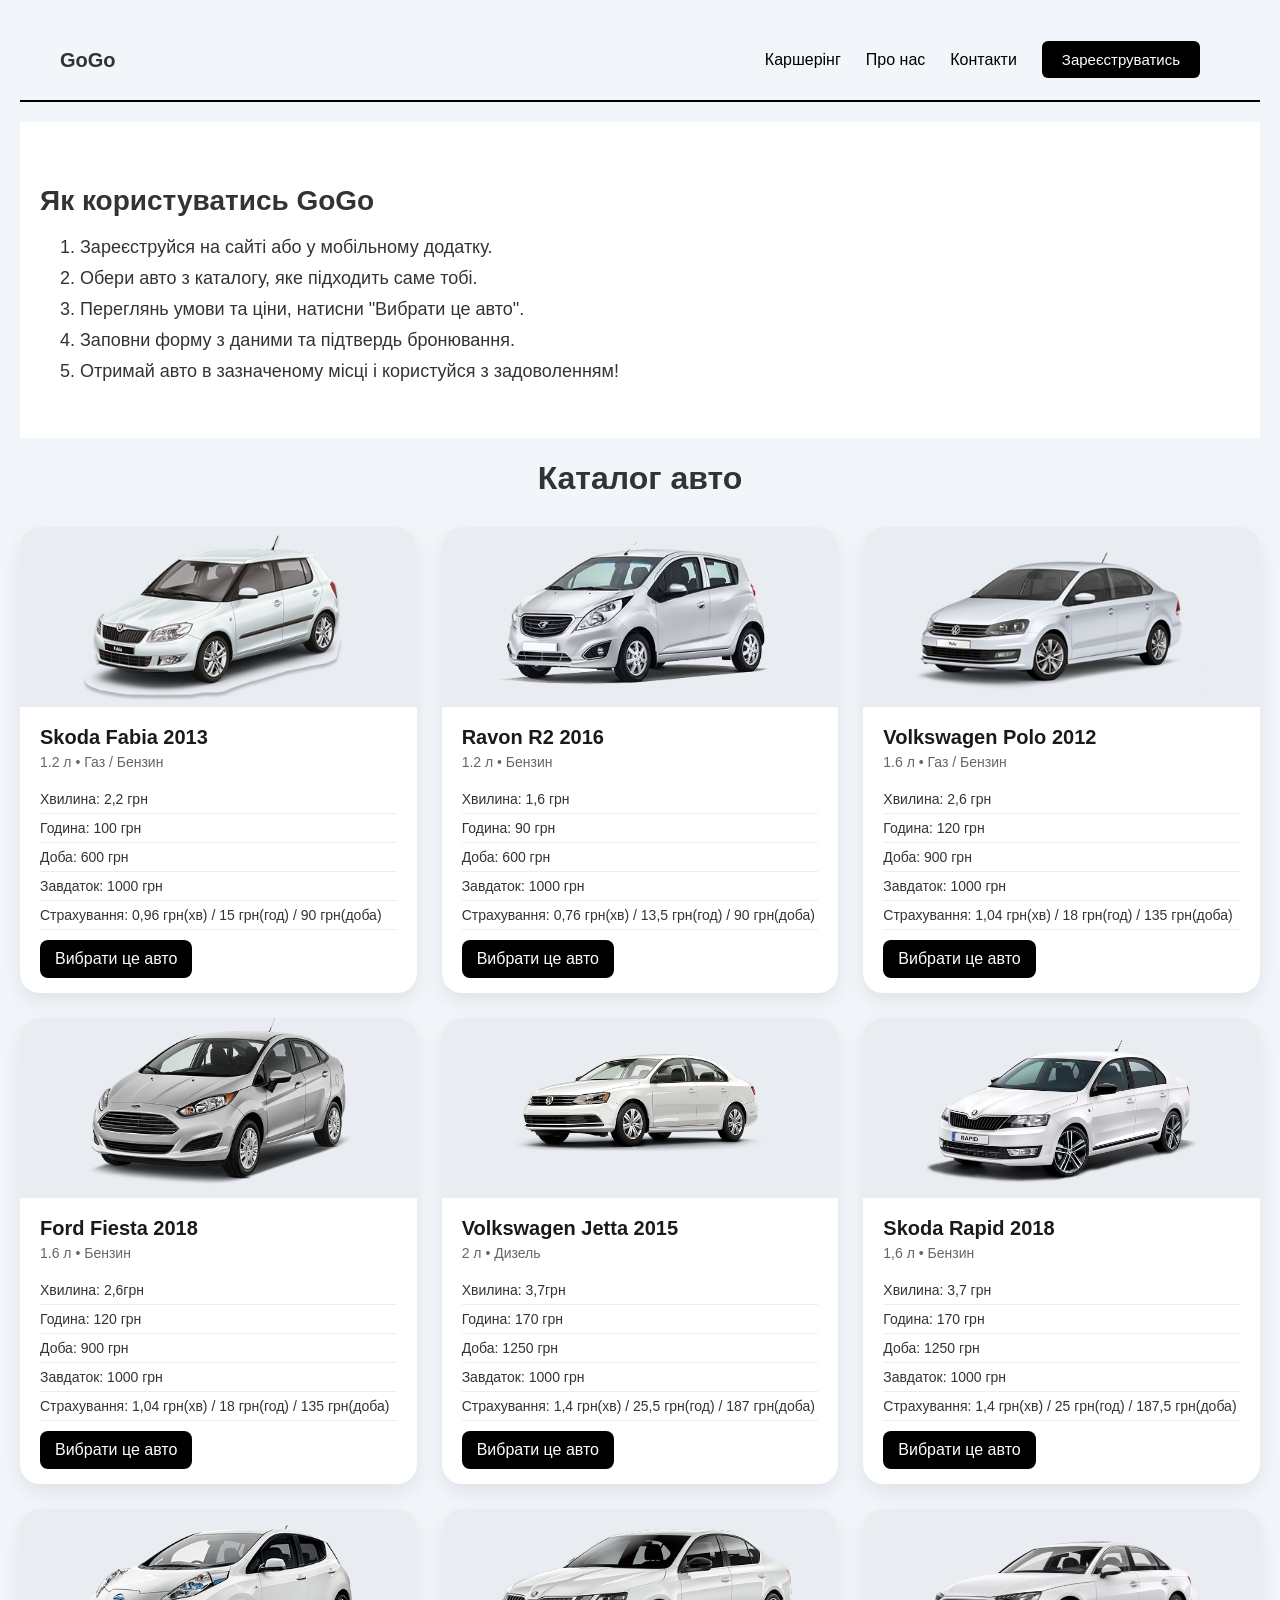
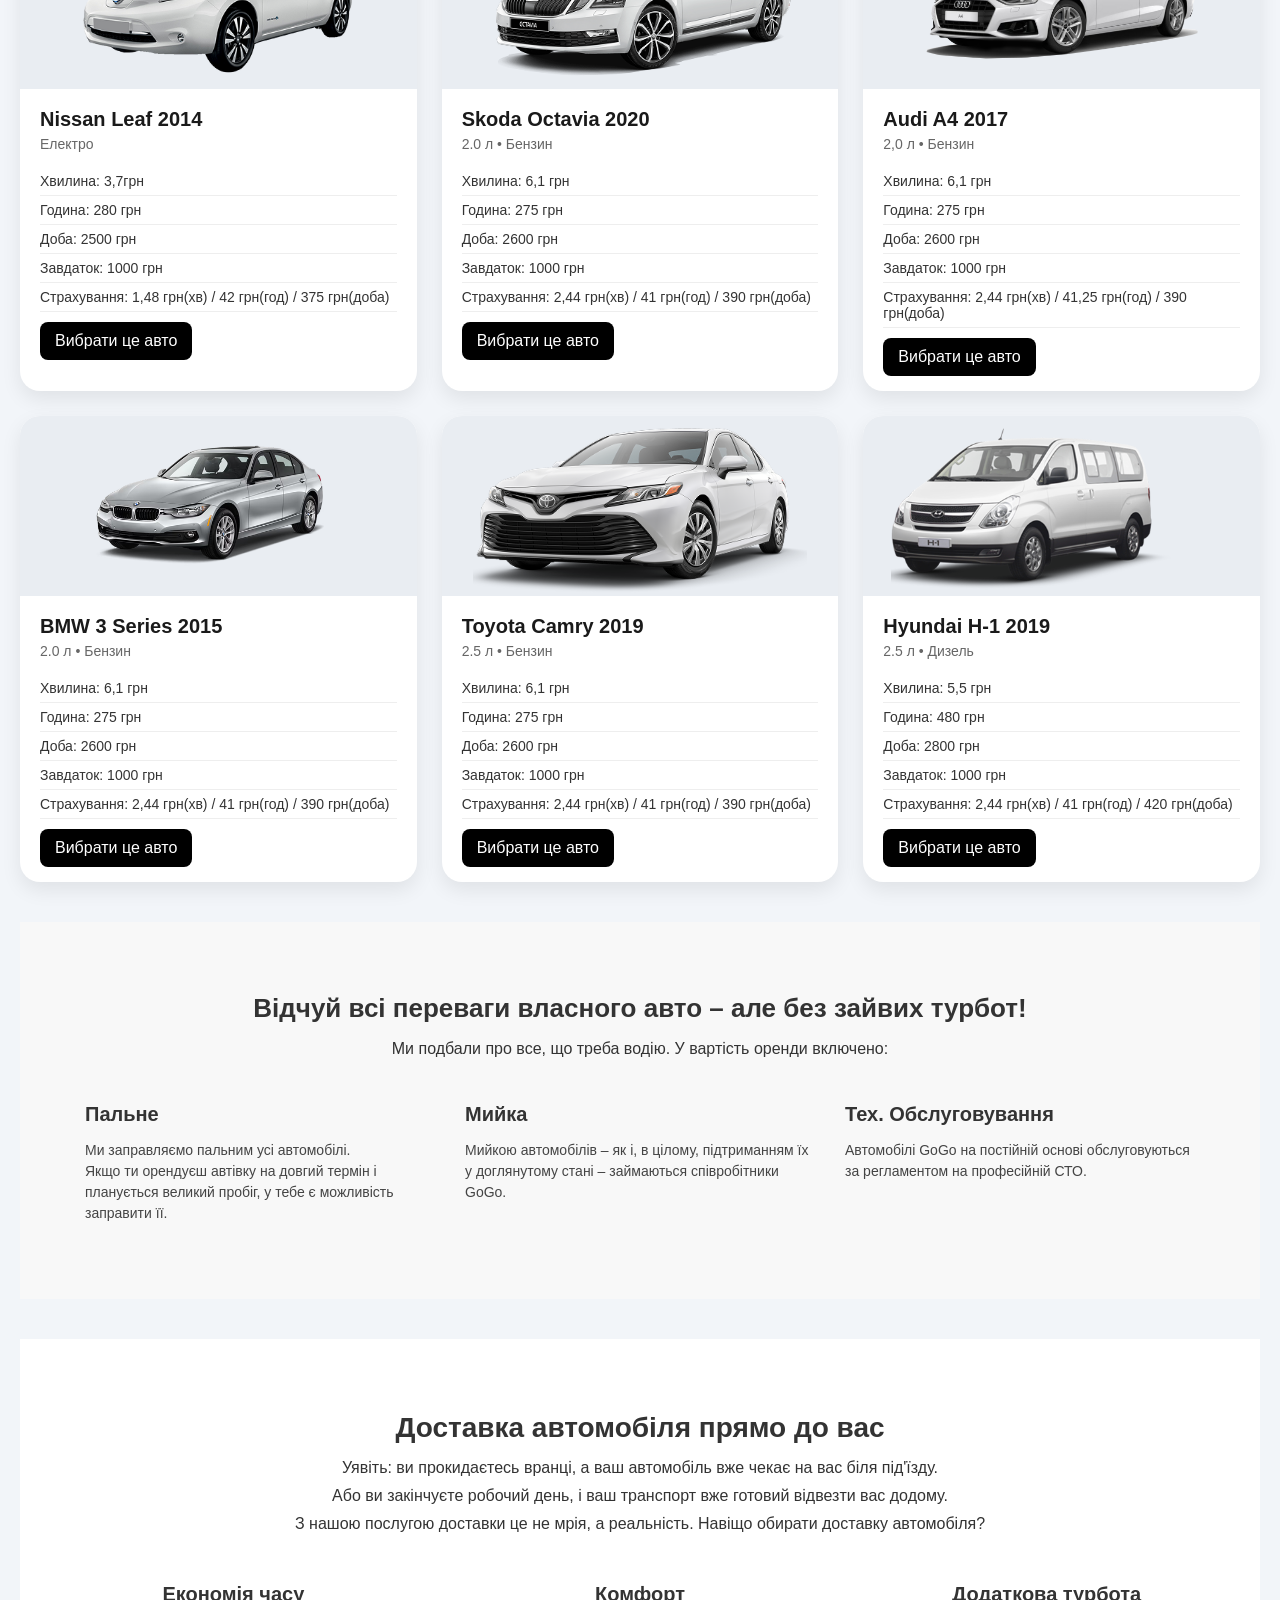
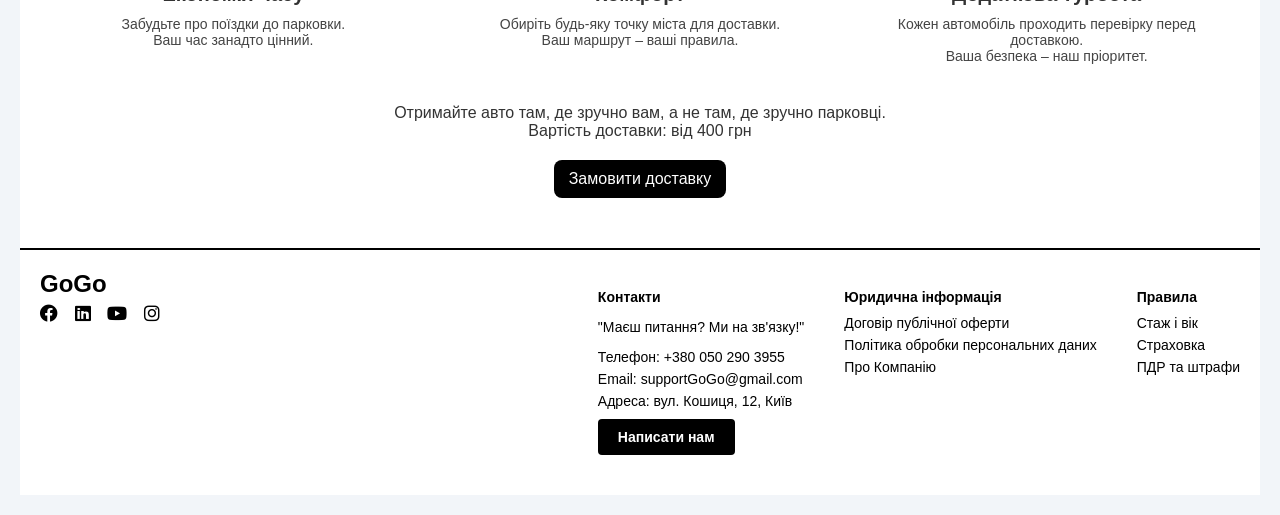
==== commit 9c34af70: "fixed footer in catalog page" ====
--- a/catalog-car.html
+++ b/catalog-car.html
@@ -285,43 +285,54 @@
     
 
     <footer class="footer">
+      <div class="footer-container">
       <div class="footer-top">
         <div class="footer-logo">
           <strong>GoGo</strong>
-            <div class="footer-socials">
-              <a href="https://www.facebook.com/?locale=uk_UA" target="_blank"> <i class="fa-brands fa-facebook"></i></a>
-              <a href="https://ua.linkedin.com/" target="_blank"><i class="fa-brands fa-linkedin"></i></a>
-              <a href="https://www.youtube.com/" target="_blank"><i class="fa-brands fa-youtube"></i></a>
-              <a href="https://www.instagram.com/" target="_blank"><i class="fa-brands fa-instagram"></i></a>
+          <div class="footer-socials">
+            <a href="https://www.facebook.com/?locale=uk_UA" target="_blank"> <i class="fa-brands fa-facebook"></i></a>
+            <a href="https://ua.linkedin.com/" target="_blank"><i class="fa-brands fa-linkedin"></i></a>
+            <a href="https://www.youtube.com/" target="_blank"><i class="fa-brands fa-youtube"></i></a>
+            <a href="https://www.instagram.com/" target="_blank"><i class="fa-brands fa-instagram"></i></a>
+        </div>
+        </div>
+
+        <div class="contact1">
+          <div class="footer-column" id="contacts">
+            <h4>Контакти</h4>
+            <p>"Маєш питання? Ми на зв'язку!"</p>
+            <ul>
+              <li>Телефон: +380 050 290 3955</li>
+              <li>Email: supportGoGo@gmail.com</li>
+              <li>Адреса: вул. Кошиця, 12, Київ</li>
+            </ul>
+            <a href="https://workspace.google.com/intl/uk/gmail/" class="contact-button" target="_blank">Написати нам </a>
           </div>
         </div>
-        <div class="footer-column" id="contacts">
-          <h4>Контакти</h4>
-          <p>"Маєш питання? Ми на зв'язку!"</p>
-          <ul>
-            <li>Телефон: +380 050 290 3955</li>
-            <li>Email: supportGoGo@gmail.com</li>
-            <li>Адреса: вул. Кошиця, 12, Київ</li>
-          </ul>
-          <a href="https://workspace.google.com/intl/uk/gmail/" class="contact-button" target="_blank">Написати нам </a>
-        </div>
-        <div class="footer-column" id="about">
-          <h4>Юридична інформація</h4>
-          <ul>
-            <li><a href="Footer/public.html">Договір публічної оферти</a></li>
-            <li><a href="Footer/ policy.html">Політика обробки персональних даних</a></li>
-            <li><a href="Footer/about-company.html">Про Компанію</a></li>
-          </ul>
-        </div>
-        <div class="footer-column">
-          <h4>Правила</h4>
-          <ul>
-            <li><a href="Footer/age.html">Стаж і вік</a></li>
-            <li><a href="Footer/ insurance.html">Страховка</a></li>
-            <li><a href="Footer/fines.html">ПДР та штрафи</a></li>
-          </ul>
-        </div>
-      </div>
+        
+        <div class="information">
+          <div class="footer-column"  id="about">
+            <h4>Юридична інформація</h4>
+            <ul>
+              <li><a href="Footer/public.html">Договір публічної оферти</a></li>
+              <li><a href="Footer/ policy.html">Політика обробки персональних даних</a></li>
+              <li><a href="Footer/about-company.html">Про Компанію</a></li>
+            </ul>
+          </div>
+        </div>
+
+        <div class="rules">
+          <div class="footer-column">
+            <h4>Правила</h4>
+            <ul>
+              <li><a href="Footer/age.html">Стаж і вік</a></li>
+              <li><a href="Footer/ insurance.html">Страховка</a></li>
+              <li><a href="Footer/fines.html">ПДР та штрафи</a></li>
+            </ul>
+          </div>
+        </div>
+      </div>
+    </div>           
     </footer>
 </body>
 <script>
--- a/catalog.css
+++ b/catalog.css
@@ -55,7 +55,6 @@
   font-size: 15px;
 }
 
-/* === Каталог авто === */
 .catalog {
   display: grid;
   grid-template-columns: repeat(auto-fit, minmax(300px, 1fr));
@@ -124,7 +123,6 @@
   background-color: #454e57;
 }
 
-/* === Включені послуги === */
 .included-services {
   background-color: #f8f8f8;
   padding: 50px 20px;
@@ -168,7 +166,6 @@
   line-height: 1.5;
 }
 
-/* === Інструкція користування === */
 .how-to-use {
   background-color: #ffffff;
   padding: 40px 20px;
@@ -191,7 +188,6 @@
   font-size: 18px;
 }
 
-/* === Доставка авто === */
 .car-delivery {
   background-color: #ffffff;
   padding: 50px 20px;
@@ -239,7 +235,6 @@
   margin: 25px 0;
 }
 
-/* === Футер === */
 footer {
   border-top: 2px solid #000;
   padding: 20px;
@@ -264,17 +259,20 @@
 
 .footer-column {
   flex: 1 1 200px;
+  
 }
 
 .footer-column h4 {
   font-weight: bold;
   margin-bottom: 10px;
+  
 }
 
 .footer-column ul {
   list-style: none;
   padding: 0;
   margin: 0;
+  margin-bottom: 20px;
 }
 
 .footer-column ul li {
@@ -305,7 +303,6 @@
   color: #000;
 }
 
-/* === Кнопка контакту === */
 .contact-button {
   background-color: #000000;
   color: #ffffff !important;
@@ -314,15 +311,14 @@
   padding: 10px 20px;
   font-weight: bold;
   cursor: pointer;
-  margin-bottom: 20px;
   border-radius: 4px;
+
 }
 
 .contact-button:hover {
   background-color: #6f6f6f;
 }
 
-/* === Бургер-меню === */
 .burger {
   display: none;
   font-size: 26px;
@@ -330,7 +326,7 @@
   color: black;
 }
 
-/* === Адаптивність === */
+
 @media (max-width: 768px) {
   header {
     flex-direction: column;
@@ -389,4 +385,16 @@
   .footer-column {
     margin-bottom: 20px;
   }
-}
+
+  .contact1 {
+    margin-top: -100px;
+  }
+  
+  .information {
+    margin-top: -40px;
+  }
+  
+  .rules {
+    margin-top: -40px;
+  }
+}
